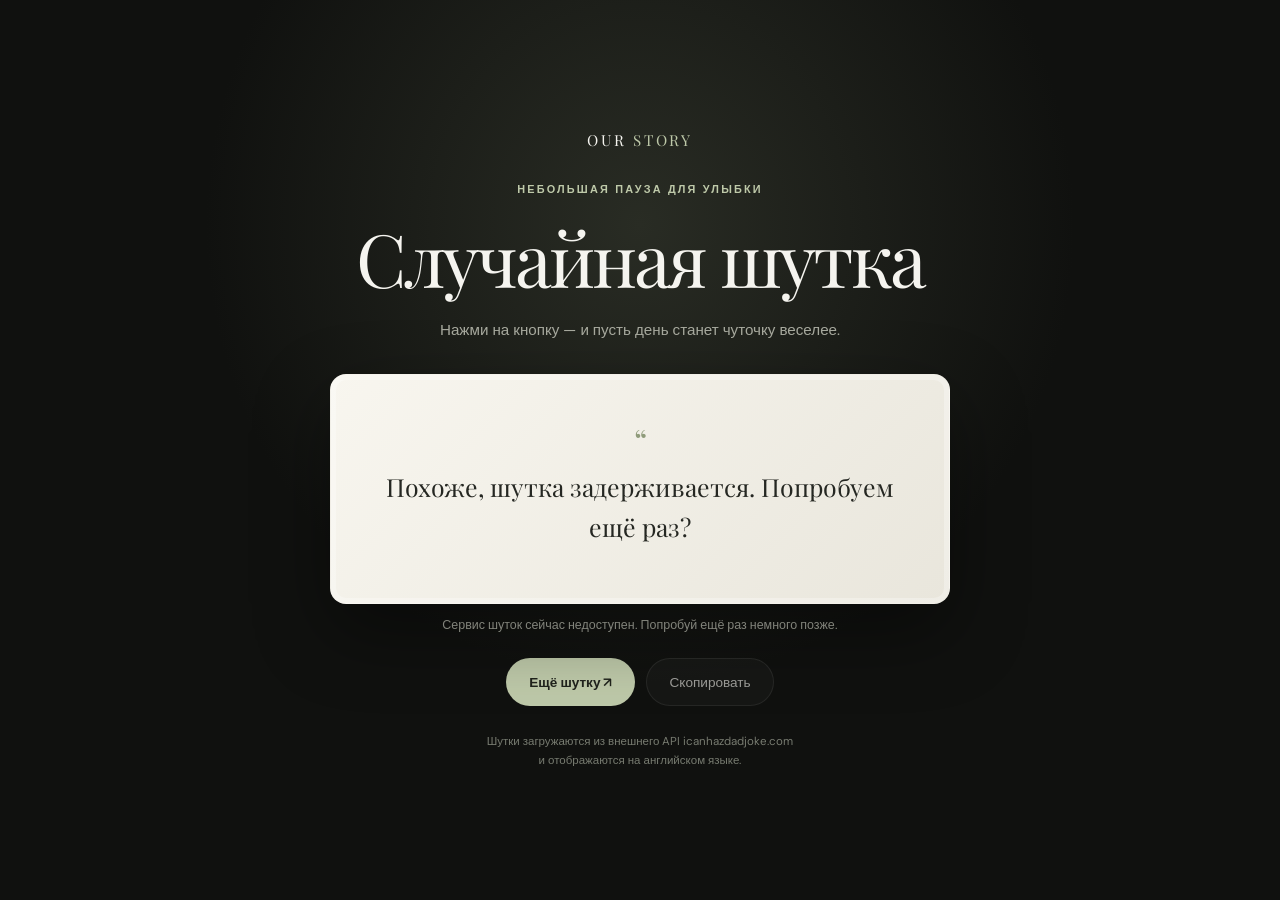
==== jokes.html @ 790841b0 "Add external-API random joke generator" ====
<!doctype html>
<html lang="ru">
<head>
  <meta charset="utf-8">
  <meta name="viewport" content="width=device-width, initial-scale=1, viewport-fit=cover">
  <meta name="theme-color" content="#10110f">
  <meta name="description" content="Случайная шутка — улыбнись с OUR STORY.">
  <title>Случайная шутка — OUR STORY</title>
  <link rel="preconnect" href="https://fonts.googleapis.com">
  <link rel="preconnect" href="https://fonts.gstatic.com" crossorigin>
  <link href="https://fonts.googleapis.com/css2?family=DM+Sans:wght@400;500;600;700&family=Playfair+Display:ital,wght@0,400;0,500;1,400&display=swap" rel="stylesheet">
  <style>
    :root{color-scheme:dark;--bg:#10110f;--panel:#1a1c18;--paper:#f4f1e9;--ink:#252722;--muted:#a8aa9f;--lime:#bec9a9;--line:rgba(255,255,255,.12)}
    *{box-sizing:border-box}
    body{margin:0;min-width:320px;min-height:100vh;display:grid;place-items:center;padding:24px;background:radial-gradient(ellipse at 50% 25%,#292c24 0,transparent 48%),var(--bg);color:#f5f4ef;font-family:"DM Sans",Arial,sans-serif}
    .card{width:min(100%,620px);text-align:center}
    .brand{display:inline-block;margin-bottom:32px;color:#f5f4ef;font-family:"Playfair Display",Georgia,serif;font-size:.95rem;letter-spacing:.18em;text-decoration:none}
    .brand span{color:var(--lime)}
    .eyebrow{margin:0 0 12px;color:var(--lime);font-size:.68rem;font-weight:600;letter-spacing:.2em;text-transform:uppercase}
    h1{margin:0;font-family:"Playfair Display",Georgia,serif;font-size:clamp(2.5rem,8vw,4.6rem);font-weight:400;letter-spacing:-.04em}
    .intro{margin:12px auto 30px;color:var(--muted);font-size:.95rem;line-height:1.7}
    .joke-card{position:relative;display:grid;min-height:230px;align-content:center;gap:15px;padding:clamp(25px,6vw,48px);border:1px solid rgba(255,255,255,.22);border-radius:16px;background:linear-gradient(135deg,#f8f6ef,#e9e6dc);box-shadow:inset 0 0 0 5px rgba(255,255,255,.28),0 28px 75px rgba(0,0,0,.4);color:var(--ink);transition:transform .3s ease,opacity .3s ease}
    .joke-card.refreshing{opacity:.55;transform:translateY(4px)}
    .joke-mark{color:#8f9b7a;font-family:"Playfair Display",Georgia,serif;font-size:2rem;line-height:.7}
    .joke-text{margin:0;font-family:"Playfair Display",Georgia,serif;font-size:clamp(1.15rem,4vw,1.55rem);line-height:1.65}
    .status{min-height:1.4em;margin:13px 0 0;color:#a8aa9f;font-size:.78rem}
    .actions{display:flex;justify-content:center;flex-wrap:wrap;gap:11px;margin-top:24px}
    button{min-height:48px;border:1px solid var(--line);border-radius:999px;padding:0 22px;background:rgba(255,255,255,.045);color:#f5f4ef;font:inherit;font-size:.85rem;cursor:pointer;transition:transform .2s ease,background .2s ease,border-color .2s ease}
    button:hover:not(:disabled){transform:translateY(-2px);border-color:rgba(190,201,169,.55);background:rgba(190,201,169,.1)}
    button:focus-visible,a:focus-visible{outline:2px solid var(--lime);outline-offset:4px}
    button:disabled{opacity:.6;cursor:wait}
    .primary{border-color:transparent;background:var(--lime);color:#20231c;font-weight:600}
    .primary:hover:not(:disabled){background:#ced7bd}
    .footnote{margin:27px 0 0;color:#777b70;font-size:.72rem;line-height:1.6}
    @media(prefers-reduced-motion:reduce){*,*::before,*::after{scroll-behavior:auto!important;animation-duration:.01ms!important;transition-duration:.01ms!important}}
  </style>
</head>
<body>
  <main class="card">
    <a class="brand" href="./">OUR <span>STORY</span></a>
    <p class="eyebrow">НЕБОЛЬШАЯ ПАУЗА ДЛЯ УЛЫБКИ</p>
    <h1>Случайная шутка</h1>
    <p class="intro">Нажми на кнопку — и пусть день станет чуточку веселее.</p>
    <section class="joke-card" id="jokeCard" aria-live="polite" aria-busy="false">
      <span class="joke-mark" aria-hidden="true">“</span>
      <p class="joke-text" id="jokeText">Загружаем шутку…</p>
    </section>
    <p class="status" id="status" role="status"></p>
    <div class="actions">
      <button class="primary" id="newJoke" type="button">Ещё шутку <span aria-hidden="true">↗</span></button>
      <button id="shareJoke" type="button" disabled>Скопировать</button>
    </div>
    <p class="footnote">Шутки загружаются из внешнего API icanhazdadjoke.com<br>и отображаются на английском языке.</p>
  </main>
  <script>
    (() => {
      const API_URL = "https://icanhazdadjoke.com/";
      const jokeText = document.getElementById("jokeText");
      const status = document.getElementById("status");
      const card = document.getElementById("jokeCard");
      const newButton = document.getElementById("newJoke");
      const shareButton = document.getElementById("shareJoke");
      let currentJoke = "";
      let requestController;

      async function loadJoke() {
        requestController?.abort();
        requestController = new AbortController();
        const timeout = window.setTimeout(() => requestController.abort(), 10000);
        newButton.disabled = true;
        shareButton.disabled = true;
        card.classList.add("refreshing");
        card.setAttribute("aria-busy", "true");
        status.textContent = "Ищем что-нибудь смешное…";
        try {
          const response = await fetch(API_URL, {
            headers: { Accept: "application/json" },
            signal: requestController.signal,
            cache: "no-store"
          });
          if (!response.ok) throw new Error(`API вернул ошибку ${response.status}`);
          const data = await response.json();
          if (typeof data.joke !== "string" || !data.joke.trim()) throw new Error("Пустой ответ API");
          currentJoke = data.joke.trim();
          jokeText.textContent = currentJoke;
          status.textContent = "";
          shareButton.disabled = false;
        } catch (error) {
          if (error.name === "AbortError" && requestController.signal.aborted) {
            status.textContent = "Не удалось загрузить шутку. Проверь подключение и попробуй ещё раз.";
          } else {
            status.textContent = "Сервис шуток сейчас недоступен. Попробуй ещё раз немного позже.";
          }
          if (!currentJoke) jokeText.textContent = "Похоже, шутка задерживается. Попробуем ещё раз?";
        } finally {
          window.clearTimeout(timeout);
          newButton.disabled = false;
          card.classList.remove("refreshing");
          card.setAttribute("aria-busy", "false");
        }
      }

      newButton.addEventListener("click", loadJoke);
      shareButton.addEventListener("click", async () => {
        if (!currentJoke) return;
        try {
          await navigator.clipboard.writeText(currentJoke);
          status.textContent = "Шутка скопирована!";
        } catch (error) {
          status.textContent = "Не удалось скопировать. Выдели текст шутки вручную.";
        }
      });
      loadJoke();
    })();
  </script>
</body>
</html>
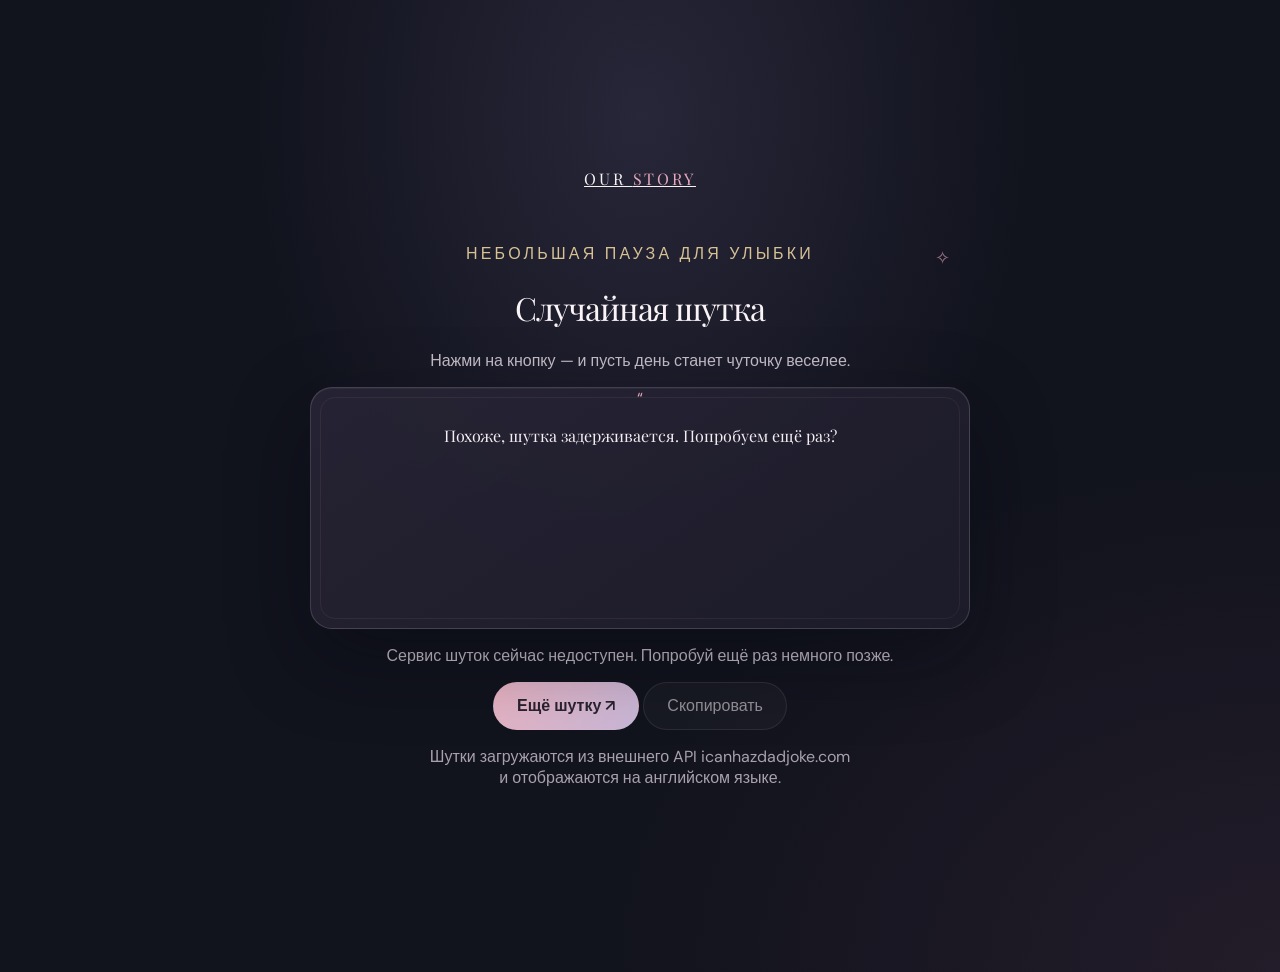
==== commit fadd3807: "Polish OUR STORY visuals with refined anime-inspired theme" ====
--- a/jokes.html
+++ b/jokes.html
@@ -3,41 +3,17 @@
 <head>
   <meta charset="utf-8">
   <meta name="viewport" content="width=device-width, initial-scale=1, viewport-fit=cover">
-  <meta name="theme-color" content="#10110f">
+  <meta name="theme-color" content="#11131d">
   <meta name="description" content="Случайная шутка — улыбнись с OUR STORY.">
   <title>Случайная шутка — OUR STORY</title>
   <link rel="preconnect" href="https://fonts.googleapis.com">
   <link rel="preconnect" href="https://fonts.gstatic.com" crossorigin>
-  <link href="https://fonts.googleapis.com/css2?family=DM+Sans:wght@400;500;600;700&family=Playfair+Display:ital,wght@0,400;0,500;1,400&display=swap" rel="stylesheet">
-  <style>
-    :root{color-scheme:dark;--bg:#10110f;--panel:#1a1c18;--paper:#f4f1e9;--ink:#252722;--muted:#a8aa9f;--lime:#bec9a9;--line:rgba(255,255,255,.12)}
-    *{box-sizing:border-box}
-    body{margin:0;min-width:320px;min-height:100vh;display:grid;place-items:center;padding:24px;background:radial-gradient(ellipse at 50% 25%,#292c24 0,transparent 48%),var(--bg);color:#f5f4ef;font-family:"DM Sans",Arial,sans-serif}
-    .card{width:min(100%,620px);text-align:center}
-    .brand{display:inline-block;margin-bottom:32px;color:#f5f4ef;font-family:"Playfair Display",Georgia,serif;font-size:.95rem;letter-spacing:.18em;text-decoration:none}
-    .brand span{color:var(--lime)}
-    .eyebrow{margin:0 0 12px;color:var(--lime);font-size:.68rem;font-weight:600;letter-spacing:.2em;text-transform:uppercase}
-    h1{margin:0;font-family:"Playfair Display",Georgia,serif;font-size:clamp(2.5rem,8vw,4.6rem);font-weight:400;letter-spacing:-.04em}
-    .intro{margin:12px auto 30px;color:var(--muted);font-size:.95rem;line-height:1.7}
-    .joke-card{position:relative;display:grid;min-height:230px;align-content:center;gap:15px;padding:clamp(25px,6vw,48px);border:1px solid rgba(255,255,255,.22);border-radius:16px;background:linear-gradient(135deg,#f8f6ef,#e9e6dc);box-shadow:inset 0 0 0 5px rgba(255,255,255,.28),0 28px 75px rgba(0,0,0,.4);color:var(--ink);transition:transform .3s ease,opacity .3s ease}
-    .joke-card.refreshing{opacity:.55;transform:translateY(4px)}
-    .joke-mark{color:#8f9b7a;font-family:"Playfair Display",Georgia,serif;font-size:2rem;line-height:.7}
-    .joke-text{margin:0;font-family:"Playfair Display",Georgia,serif;font-size:clamp(1.15rem,4vw,1.55rem);line-height:1.65}
-    .status{min-height:1.4em;margin:13px 0 0;color:#a8aa9f;font-size:.78rem}
-    .actions{display:flex;justify-content:center;flex-wrap:wrap;gap:11px;margin-top:24px}
-    button{min-height:48px;border:1px solid var(--line);border-radius:999px;padding:0 22px;background:rgba(255,255,255,.045);color:#f5f4ef;font:inherit;font-size:.85rem;cursor:pointer;transition:transform .2s ease,background .2s ease,border-color .2s ease}
-    button:hover:not(:disabled){transform:translateY(-2px);border-color:rgba(190,201,169,.55);background:rgba(190,201,169,.1)}
-    button:focus-visible,a:focus-visible{outline:2px solid var(--lime);outline-offset:4px}
-    button:disabled{opacity:.6;cursor:wait}
-    .primary{border-color:transparent;background:var(--lime);color:#20231c;font-weight:600}
-    .primary:hover:not(:disabled){background:#ced7bd}
-    .footnote{margin:27px 0 0;color:#777b70;font-size:.72rem;line-height:1.6}
-    @media(prefers-reduced-motion:reduce){*,*::before,*::after{scroll-behavior:auto!important;animation-duration:.01ms!important;transition-duration:.01ms!important}}
-  </style>
+  <link href="https://fonts.googleapis.com/css2?family=DM+Sans:wght@400;500;600;700&family=Playfair+Display:ital,wght@0,400;0,500;1,400;1,500&display=swap" rel="stylesheet">
+  <link rel="stylesheet" href="premium-theme.css">
 </head>
-<body>
+<body class="jokes-page">
   <main class="card">
-    <a class="brand" href="./">OUR <span>STORY</span></a>
+    <a class="brand" href="./" aria-label="На главную OUR STORY">OUR <span>STORY</span></a>
     <p class="eyebrow">НЕБОЛЬШАЯ ПАУЗА ДЛЯ УЛЫБКИ</p>
     <h1>Случайная шутка</h1>
     <p class="intro">Нажми на кнопку — и пусть день станет чуточку веселее.</p>
@@ -54,6 +30,7 @@
   </main>
   <script>
     (() => {
+      "use strict";
       const API_URL = "https://icanhazdadjoke.com/";
       const jokeText = document.getElementById("jokeText");
       const status = document.getElementById("status");
@@ -66,18 +43,15 @@
       async function loadJoke() {
         requestController?.abort();
         requestController = new AbortController();
-        const timeout = window.setTimeout(() => requestController.abort(), 10000);
+        const controller = requestController;
+        const timeout = window.setTimeout(() => controller.abort(), 10000);
         newButton.disabled = true;
         shareButton.disabled = true;
         card.classList.add("refreshing");
         card.setAttribute("aria-busy", "true");
         status.textContent = "Ищем что-нибудь смешное…";
         try {
-          const response = await fetch(API_URL, {
-            headers: { Accept: "application/json" },
-            signal: requestController.signal,
-            cache: "no-store"
-          });
+          const response = await fetch(API_URL, { headers: { Accept: "application/json" }, signal: controller.signal, cache: "no-store" });
           if (!response.ok) throw new Error(`API вернул ошибку ${response.status}`);
           const data = await response.json();
           if (typeof data.joke !== "string" || !data.joke.trim()) throw new Error("Пустой ответ API");
@@ -86,17 +60,19 @@
           status.textContent = "";
           shareButton.disabled = false;
         } catch (error) {
-          if (error.name === "AbortError" && requestController.signal.aborted) {
+          if (error.name === "AbortError" && controller.signal.aborted && controller === requestController) {
             status.textContent = "Не удалось загрузить шутку. Проверь подключение и попробуй ещё раз.";
-          } else {
+          } else if (controller === requestController) {
             status.textContent = "Сервис шуток сейчас недоступен. Попробуй ещё раз немного позже.";
           }
-          if (!currentJoke) jokeText.textContent = "Похоже, шутка задерживается. Попробуем ещё раз?";
+          if (!currentJoke && controller === requestController) jokeText.textContent = "Похоже, шутка задерживается. Попробуем ещё раз?";
         } finally {
           window.clearTimeout(timeout);
-          newButton.disabled = false;
-          card.classList.remove("refreshing");
-          card.setAttribute("aria-busy", "false");
+          if (controller === requestController) {
+            newButton.disabled = false;
+            card.classList.remove("refreshing");
+            card.setAttribute("aria-busy", "false");
+          }
         }
       }
 
--- a/premium-theme.css
+++ b/premium-theme.css
@@ -0,0 +1,112 @@
+/* OUR STORY — refined twilight palette with a subtle shoujo-anime atmosphere. */
+:root {
+  color-scheme: dark;
+  --ink-night: #11131d;
+  --ink-deep: #171a28;
+  --ink-card: rgba(31, 34, 49, .76);
+  --ink-card-strong: rgba(37, 39, 55, .92);
+  --paper: #f7f3ef;
+  --paper-shadow: #e9e1df;
+  --text-main: #f5f0f3;
+  --text-muted: #c4bdc8;
+  --sakura: #e8a9bc;
+  --sakura-bright: #f2c3cf;
+  --lavender: #b7afd5;
+  --gold: #d7c294;
+  --line-soft: rgba(245, 230, 239, .14);
+  --shadow-deep: 0 28px 80px rgba(5, 7, 16, .38);
+  --font-display: "Playfair Display", "Zen Old Mincho", Georgia, serif;
+  --font-body: "DM Sans", "Noto Sans JP", sans-serif;
+}
+
+body {
+  color: var(--text-main);
+  font-family: var(--font-body);
+  background-color: var(--ink-night);
+  background-image: radial-gradient(ellipse at 50% -10%, rgba(114, 105, 145, .25), transparent 52%), radial-gradient(ellipse at 95% 78%, rgba(128, 83, 111, .14), transparent 34%);
+}
+
+button, a { -webkit-tap-highlight-color: transparent; }
+button:focus-visible, a:focus-visible { outline: 2px solid var(--sakura-bright); outline-offset: 4px; }
+
+.ambient { opacity: .8; }
+.ambient-glow { background: radial-gradient(ellipse, rgba(194, 143, 169, .14), transparent 68%); }
+.star { background: #fff4f4; box-shadow: 0 0 8px rgba(255, 244, 244, .72), 0 0 18px rgba(232, 169, 188, .48); }
+
+.cover {
+  background: radial-gradient(ellipse at 50% 46%, rgba(105, 93, 127, .23), transparent 37%), radial-gradient(ellipse at 50% 100%, rgba(138, 81, 113, .16), transparent 48%), linear-gradient(150deg, #121521 0%, #171725 54%, #211a29 100%);
+}
+.cover::before, .cover::after { content: ""; position: absolute; pointer-events: none; border: 1px solid rgba(232, 169, 188, .13); border-radius: 50%; }
+.cover::before { width: min(74vw, 680px); aspect-ratio: 1; animation: orbit-breathe 12s ease-in-out infinite alternate; }
+.cover::after { width: min(58vw, 520px); aspect-ratio: 1; border-color: rgba(215, 194, 148, .1); animation: orbit-breathe 16s ease-in-out infinite alternate-reverse; }
+.cover-content { position: relative; z-index: 1; }
+.cover-kicker, .cover-note { color: var(--gold); letter-spacing: .24em; }
+.cover h1, #cover-title { color: #fbf3f5; font-family: var(--font-display); font-weight: 400; letter-spacing: .055em; text-shadow: 0 10px 38px rgba(232, 169, 188, .16); }
+.cover h1 span, #cover-title span { color: var(--sakura); }
+.cover-subtitle { color: #d7cbd4; font-family: var(--font-display); font-style: italic; }
+.envelope-button { filter: drop-shadow(0 22px 35px rgba(3, 5, 12, .32)); }
+.envelope-button:hover { filter: drop-shadow(0 25px 42px rgba(3, 5, 12, .44)); }
+.envelope-hint { color: #d7cbd4; }
+
+.book-header { border-color: var(--line-soft); }
+.wordmark { color: #f8f2f4; font-family: var(--font-display); letter-spacing: .12em; }
+.wordmark span { color: var(--sakura); }
+.edition, .swipe-hint { color: #bdb4c2; letter-spacing: .12em; }
+.book { filter: drop-shadow(0 28px 70px rgba(2, 4, 12, .24)); }
+.book-spine { background: linear-gradient(90deg, rgba(108, 76, 91, .2), rgba(255,255,255,.55), rgba(108, 76, 91, .12)); }
+.page-paper { border: 1px solid rgba(255, 255, 255, .46); border-radius: 5px 16px 16px 5px; background: linear-gradient(135deg, #faf7f2, var(--paper) 60%, #f0e9e8); box-shadow: 0 25px 75px rgba(5, 7, 16, .23), inset 0 0 44px rgba(156, 119, 129, .045); }
+.chapter-content { color: #302c35; }
+.chapter-topline { color: #817783; border-color: rgba(105, 87, 105, .2); letter-spacing: .16em; }
+.chapter-kicker { color: #a26d83; letter-spacing: .19em; }
+.chapter-copy h1, .chapter-copy h2 { color: #302c35; font-family: var(--font-display); font-weight: 500; letter-spacing: -.035em; }
+.chapter-copy h1 em, .chapter-copy h2 em { color: #a66d87; }
+.chapter-copy > p:not(.chapter-kicker) { color: #5b535d; }
+.chapter-ornament { color: rgba(166, 109, 135, .16); }
+.closing-line { color: #93637b; font-family: var(--font-display); }
+.compliments li, .detail-card, .future-card, .chapter-quote { border-color: rgba(120, 94, 112, .17); background: rgba(255, 255, 255, .54); box-shadow: 0 10px 28px rgba(67, 45, 59, .055); }
+.compliments li { color: #514853; }
+.detail-card h3, .future-card h3 { color: #433843; font-family: var(--font-display); }
+.chapter-quote blockquote { color: #51404e; font-family: var(--font-display); }
+.chapter-quote figcaption { color: #927d8c; }
+
+.book-controls { color: var(--text-main); }
+.page-button, .reread-button { border: 1px solid rgba(232, 169, 188, .28); border-radius: 999px; background: rgba(255, 255, 255, .055); color: #f4eaf0; transition: transform .24s ease, background .24s ease, border-color .24s ease, box-shadow .24s ease; }
+.page-button:hover:not(:disabled), .reread-button:hover { transform: translateY(-2px); border-color: rgba(242, 195, 207, .62); background: rgba(232, 169, 188, .12); box-shadow: 0 10px 26px rgba(5, 7, 16, .2); }
+.page-button:disabled { opacity: .42; }
+.progress-track { background: rgba(255, 255, 255, .12); }
+.progress-fill { background: linear-gradient(90deg, var(--lavender), var(--sakura), var(--gold)); box-shadow: 0 0 14px rgba(232, 169, 188, .36); }
+.page-number { color: #e2d5de; }
+
+.final-screen { background: radial-gradient(ellipse at 50% 42%, rgba(114, 91, 137, .2), transparent 36%), linear-gradient(155deg, #11131d, #211827); }
+.final-message { color: #eee3eb; font-family: var(--font-display); }
+.heart-word { color: #e8a9bc; text-shadow: 0 0 16px rgba(232, 169, 188, .48); }
+.heart-particles i { background: var(--gold); box-shadow: 0 0 12px rgba(215, 194, 148, .7); }
+.toast { border: 1px solid var(--line-soft); border-radius: 14px; background: rgba(28, 29, 42, .94); color: #f6edf2; box-shadow: var(--shadow-deep); backdrop-filter: blur(16px); }
+
+/* Shared premium treatment for the companion jokes page. */
+.jokes-page { min-height: 100vh; display: grid; place-items: center; padding: 28px 18px; color: var(--text-main); font-family: var(--font-body); background: radial-gradient(ellipse at 50% 12%, rgba(112, 99, 145, .24), transparent 43%), radial-gradient(ellipse at 100% 100%, rgba(145, 83, 118, .14), transparent 38%), var(--ink-night); }
+.jokes-page .card { position: relative; width: min(100%, 660px); text-align: center; animation: card-arrive .75s cubic-bezier(.2,.7,.2,1) both; }
+.jokes-page .card::before { content: "✧"; position: absolute; top: 78px; right: 3%; color: rgba(232, 169, 188, .66); font-size: 1.15rem; animation: star-float 4s ease-in-out infinite; }
+.jokes-page .brand { display: inline-block; margin-bottom: 38px; color: #f8f2f4; font-family: var(--font-display); letter-spacing: .18em; }
+.jokes-page .brand span { color: var(--sakura); }
+.jokes-page .eyebrow { color: var(--gold); letter-spacing: .2em; }
+.jokes-page h1 { color: #fbf4f6; font-family: var(--font-display); font-weight: 400; letter-spacing: -.035em; }
+.jokes-page .intro { color: var(--text-muted); }
+.jokes-page .joke-card { min-height: 240px; border: 1px solid rgba(240, 218, 231, .17); border-radius: 22px; background: linear-gradient(145deg, rgba(41, 38, 55, .86), rgba(29, 28, 42, .9)); box-shadow: var(--shadow-deep), inset 0 1px rgba(255,255,255,.045); backdrop-filter: blur(14px); transition: opacity .25s ease, transform .25s ease, border-color .25s ease; }
+.jokes-page .joke-card::after { content: ""; position: absolute; inset: 9px; border: 1px solid rgba(232, 169, 188, .08); border-radius: 15px; pointer-events: none; }
+.jokes-page .joke-mark { color: var(--sakura); }
+.jokes-page .joke-text { color: #f6edf2; font-family: var(--font-display); }
+.jokes-page .status { color: #c8bdca; }
+.jokes-page button { min-height: 48px; border: 1px solid rgba(245, 230, 239, .16); border-radius: 999px; padding: 0 23px; background: rgba(255,255,255,.055); color: #f6edf2; font: inherit; cursor: pointer; transition: transform .22s ease, border-color .22s ease, background .22s ease, box-shadow .22s ease; }
+.jokes-page button:hover:not(:disabled) { transform: translateY(-2px); border-color: rgba(242,195,207,.58); background: rgba(232,169,188,.1); box-shadow: 0 9px 24px rgba(5,7,16,.22); }
+.jokes-page button:focus-visible { outline: 2px solid var(--sakura-bright); outline-offset: 4px; }
+.jokes-page button:disabled { opacity: .55; cursor: wait; }
+.jokes-page button.primary { border-color: transparent; background: linear-gradient(125deg, #e8b3c2, #c8b7d8); color: #292330; font-weight: 600; }
+.jokes-page button.primary:hover:not(:disabled) { background: linear-gradient(125deg, #f1c4cf, #d6c6e4); }
+.jokes-page .footnote { color: #a9a0ae; }
+
+@keyframes orbit-breathe { from { transform: scale(.96) rotate(-8deg); opacity: .48; } to { transform: scale(1.04) rotate(8deg); opacity: .9; } }
+@keyframes card-arrive { from { opacity: 0; transform: translateY(14px); } to { opacity: 1; transform: translateY(0); } }
+@keyframes star-float { 0%, 100% { transform: translateY(0) rotate(0); opacity: .58; } 50% { transform: translateY(-8px) rotate(12deg); opacity: 1; } }
+@media (max-width: 700px) { .cover::before { width: 92vw; } .cover::after { width: 74vw; } .jokes-page .card::before { right: 0; top: 62px; } }
+@media (prefers-reduced-motion: reduce) { .cover::before, .cover::after, .jokes-page .card, .jokes-page .card::before { animation: none !important; } }
